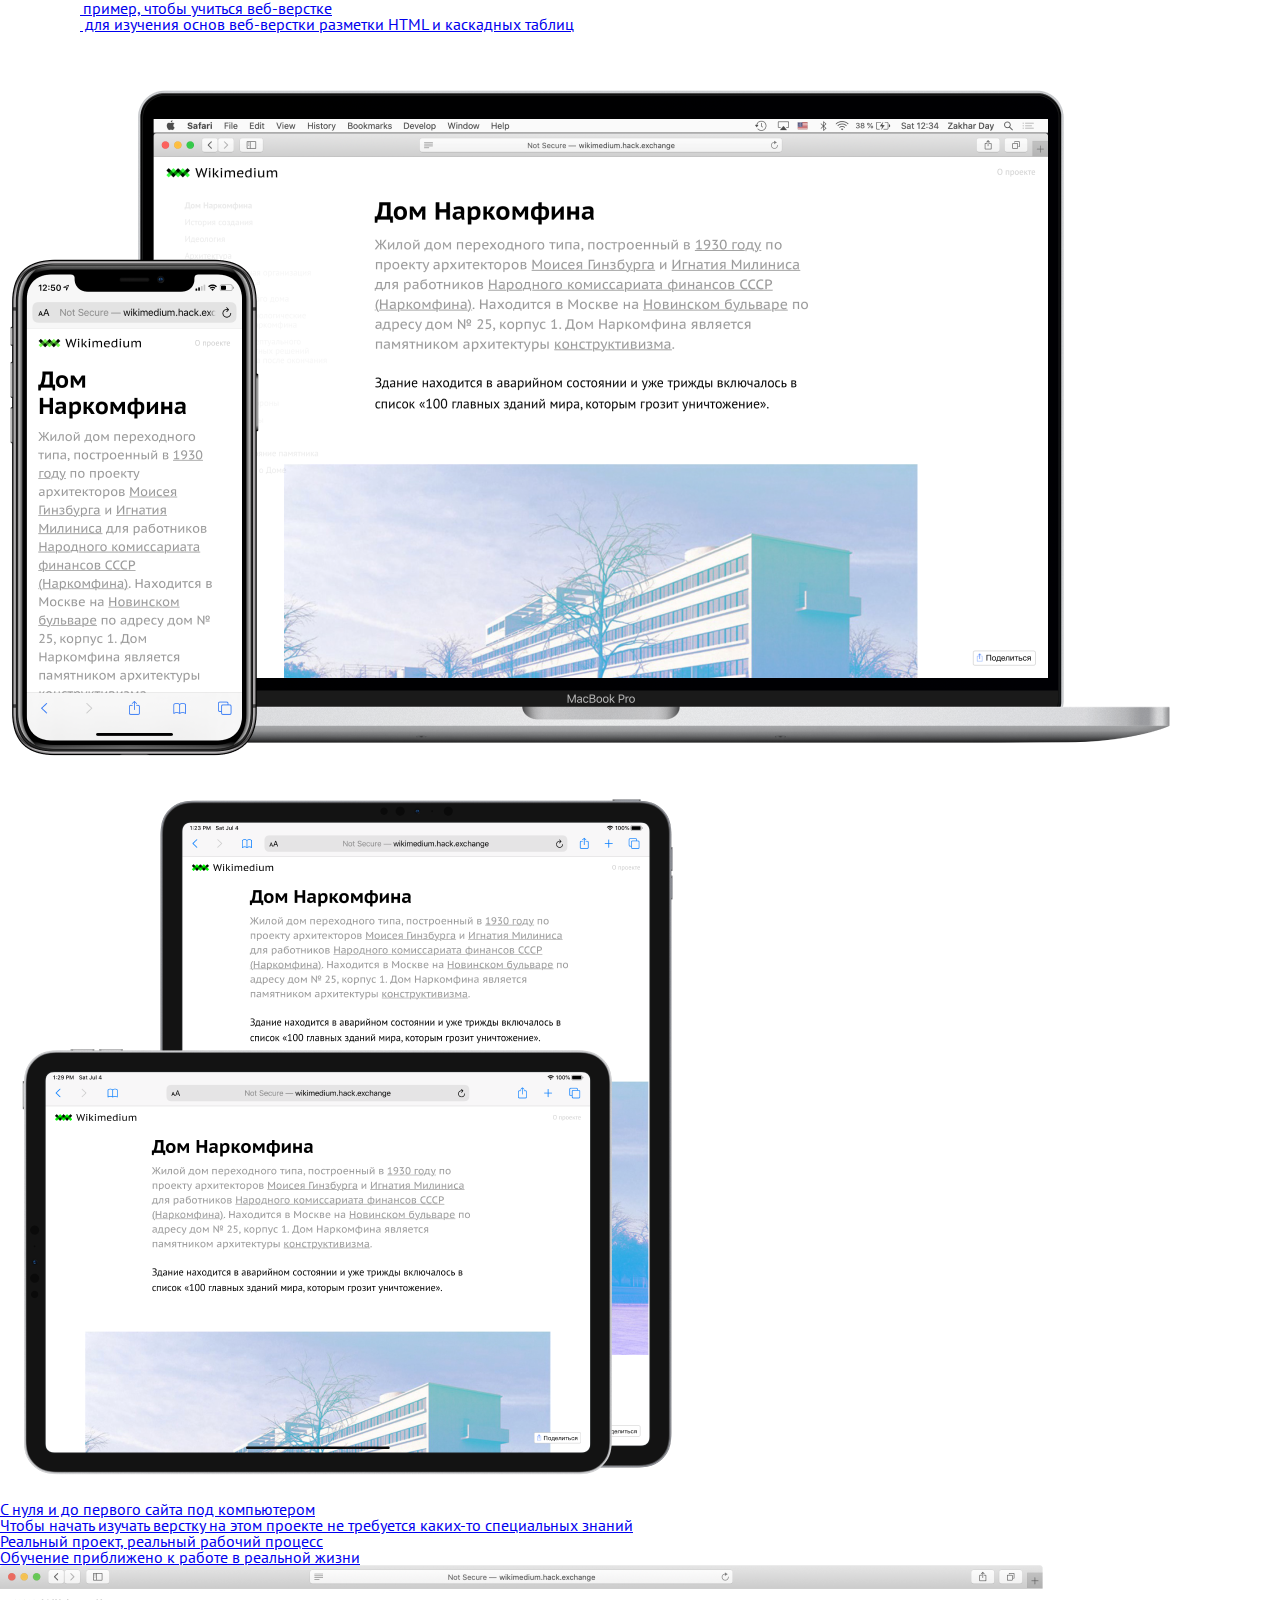
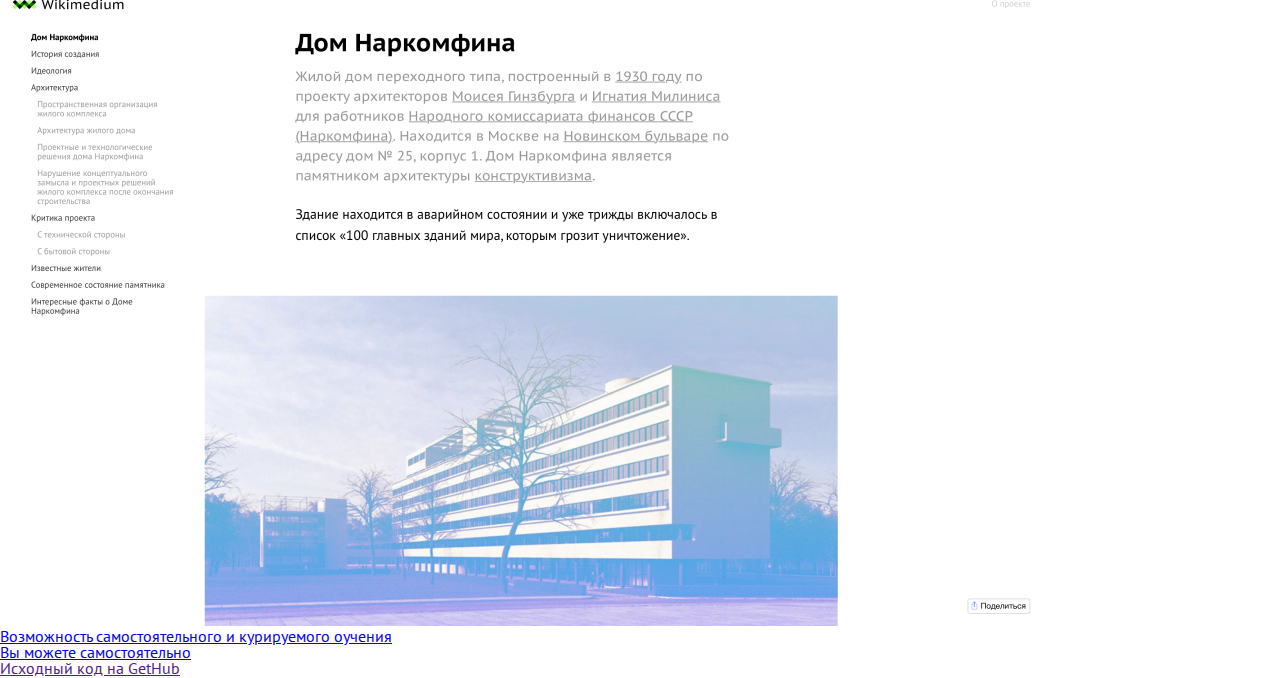
==== about.html @ 8713ef27 "update" ====
<!DOCTYPE html>
<html lang="en">
  <head>
    <meta charset="UTF-8" />
    <meta name="viewport" content="width=device-width, initial-scale=1.0" />
    <title>О проекте</title>
    <link rel="stylesheet" href="stylesheets/style.css" />
  </head>
  <body class="about">
    <nav class="menubar">
      <a href="index.html"> <div class="logo" </a>
    </nav>

    <section class="first-section">
      <div>
        <h1>Наглядный пример, чтобы&nbsp;учиться веб-верстке</h1>
        <p>
          Разработан для изучения основ веб-верстки разметки HTML&nbsp;и
          каскадных таблиц
        </p>
      </div>
      <div>
        <img
          src="images/about1.png"
          alt="мокап проекта Дом Наркомфина на айфоне"
        />
      </div>
    </section>
    <section class="second-section">
      <div>
        <img
          src="images/about2.png"
          alt="мокап проекта Дом Наркомфина на планшетах"
        />
      </div>
      <div>
        <h1>С нуля и до первого сайта под&nbsp;компьютером</h1>
        <p>
          Чтобы начать изучать верстку на этом проекте не требуется каких-то
          специальных знаний
        </p>
      </div>
    </section>

    <section class="third-section">
      <div>
        <h1>Реальный проект, реальный рабочий процесс</h1>
        <p>Обучение приближено к работе в реальной жизни</p>
      </div>
      <div>
        <img src="images/about3.png" alt=" проект Дом Наркомфина в браузере" />
      </div>
    </section>
    <section class="fourth-section">
      <h1>Возможность самостоятельного и курируемого оучения</h1>
      <p>Вы можете самостоятельно</p>
      <a href=""> Исходный код на GetHub</a>
      <a href=""> </a>
    </section>
  </body>
</html>
---- stylesheets/style.css ----
@import 'reset.css';
@import url('https://fonts.googleapis.com/css?family=PT+Sans+Caption:400,700|PT+Sans:400,400i,700,700i&amp;subset=cyrillic');
@import 'layout.css';
@import 'sidebar.css';
@import 'content.css';
@import 'menubar.css';
@import;
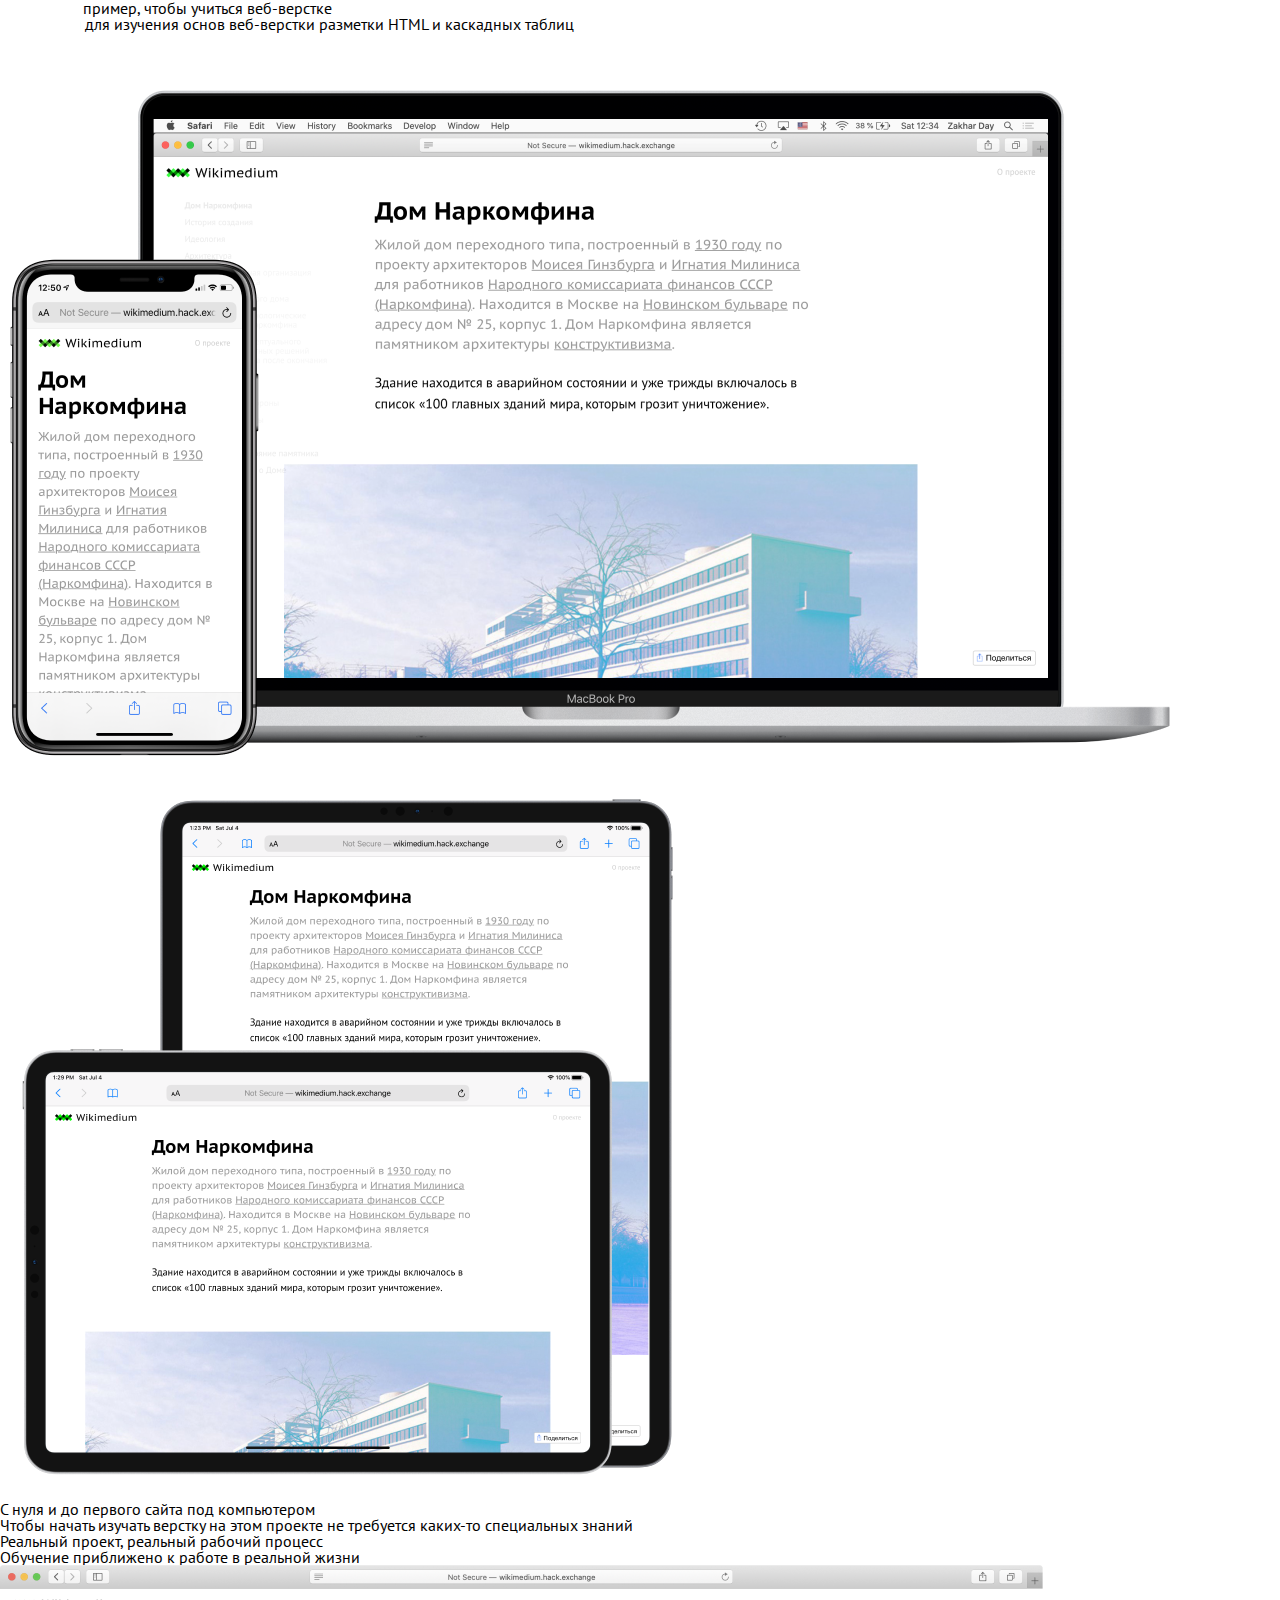
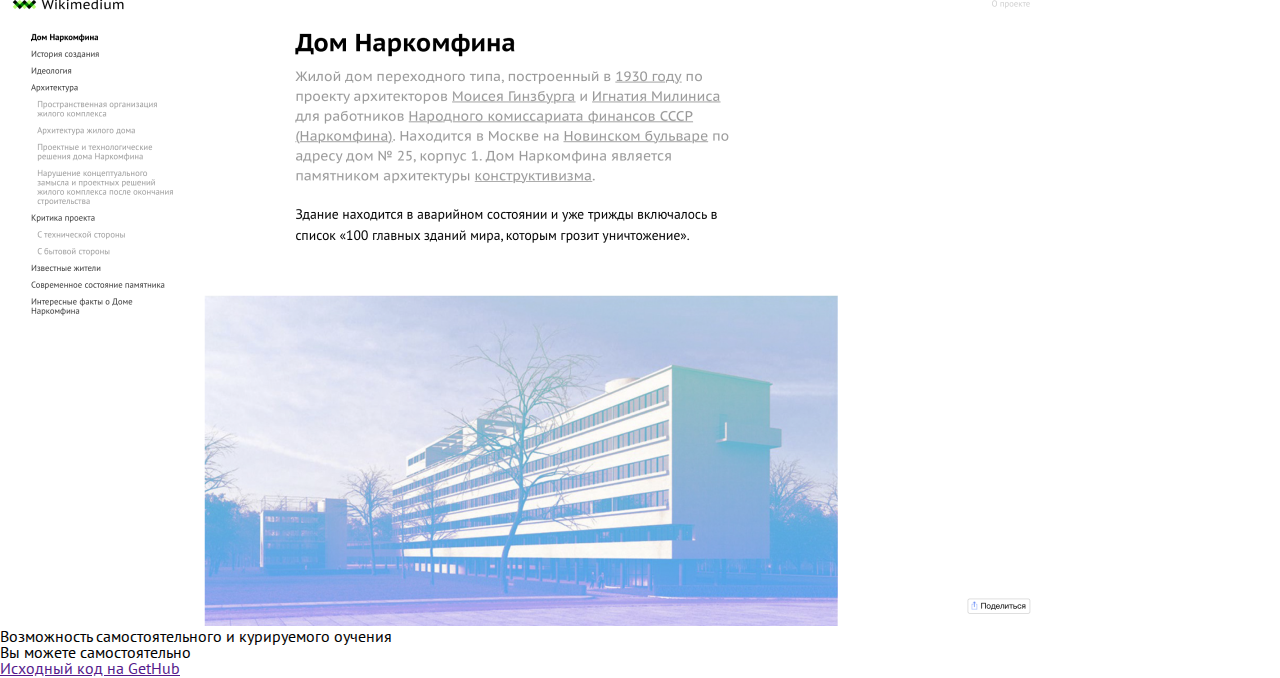
==== commit 682062ae: "icons" ====
--- a/about.html
+++ b/about.html
@@ -5,10 +5,12 @@
     <meta name="viewport" content="width=device-width, initial-scale=1.0" />
     <title>О проекте</title>
     <link rel="stylesheet" href="stylesheets/style.css" />
+    <link rel="icon" type="image/x-icon" href="images/favicon.ico" />
+    <link rel="icon" type="image/png" href="images/favicon.png" />
   </head>
   <body class="about">
     <nav class="menubar">
-      <a href="index.html"> <div class="logo" </a>
+      <a href="index.html"> <div class="logo"></div> </a>
     </nav>
 
     <section class="first-section">
